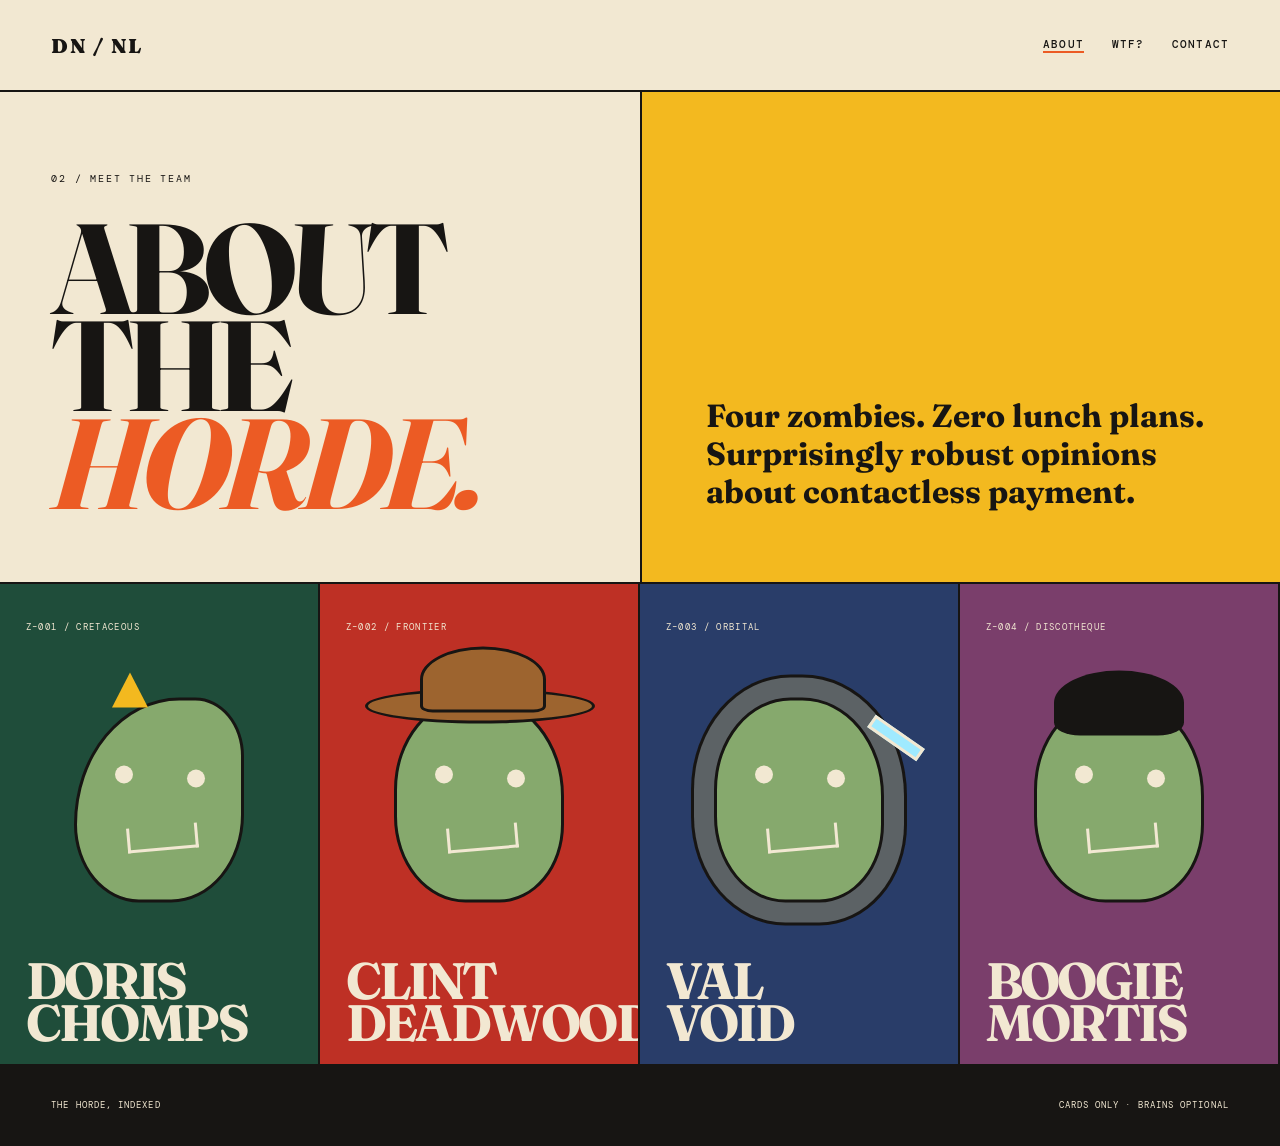
==== about.html @ d9eaf234 "Add navigation and zombie profile pages" ====
<!doctype html><html lang="en"><head><meta charset="UTF-8"><meta name="viewport" content="width=device-width,initial-scale=1"><title>About the Horde — Not Lunch</title><link rel="stylesheet" href="pages.css"></head><body>
<header class="subnav"><a class="home" href="index.html">DN / NL</a><nav class="subnav-links"><a href="about.html" aria-current="page">ABOUT</a><a href="wtf.html">WTF?</a><a href="contact.html">CONTACT</a></nav></header>
<main><section class="page-hero"><div class="page-title"><p class="kicker">02 / MEET THE TEAM</p><h1>ABOUT<br>THE <em>HORDE.</em></h1></div><div class="page-deck"><p>Four zombies. Zero lunch plans. Surprisingly robust opinions about contactless payment.</p></div></section>
<section class="zombie-grid" aria-label="Zombie profiles">
  <a class="zombie-card dino" href="zombies/doris.html"><span class="num">Z–001 / CRETACEOUS</span><span class="mini-zombie"><i></i></span><h2>DORIS<br>CHOMPS</h2></a>
  <a class="zombie-card cowboy" href="zombies/clint.html"><span class="num">Z–002 / FRONTIER</span><span class="mini-zombie"><i></i></span><h2>CLINT<br>DEADWOOD</h2></a>
  <a class="zombie-card space" href="zombies/val.html"><span class="num">Z–003 / ORBITAL</span><span class="mini-zombie"><i></i></span><h2>VAL<br>VOID</h2></a>
  <a class="zombie-card disco" href="zombies/boogie.html"><span class="num">Z–004 / DISCOTHEQUE</span><span class="mini-zombie"><i></i></span><h2>BOOGIE<br>MORTIS</h2></a>
</section></main><footer><span>THE HORDE, INDEXED</span><span>CARDS ONLY · BRAINS OPTIONAL</span></footer></body></html>
---- pages.css ----
@import url('https://fonts.googleapis.com/css2?family=DM+Mono:wght@400;500&family=Fraunces:opsz,wght@9..144,700;9..144,900&display=swap');

:root { --ink:#171513; --cream:#f2e8d2; --orange:#ec5b24; --red:#be3025; --yellow:#f3b91f; --green:#1f4d3a; }
* { box-sizing:border-box; }
body { margin:0; background:var(--cream); color:var(--ink); font-family:"DM Mono",monospace; }
.subnav { height:92px; padding:0 4vw; display:flex; align-items:center; justify-content:space-between; border-bottom:2px solid; }
.subnav a { color:inherit; text-decoration:none; font-size:11px; font-weight:500; letter-spacing:.1em; }
.subnav .home { font:900 20px "Fraunces",serif; }
.subnav-links { display:flex; gap:28px; }
.subnav a[aria-current="page"] { border-bottom:2px solid var(--orange); }
.page-hero { min-height:430px; display:grid; grid-template-columns:1fr 1fr; border-bottom:2px solid; }
.page-title { padding:70px 4vw; }
.kicker { font-size:10px; letter-spacing:.18em; }
h1,h2,h3 { font-family:"Fraunces",serif; }
h1 { margin:35px 0 0; font-size:clamp(70px,10vw,150px); line-height:.76; letter-spacing:-.07em; }
h1 em { color:var(--orange); }
.page-deck { padding:70px 5vw; border-left:2px solid; display:flex; flex-direction:column; justify-content:flex-end; background:var(--yellow); }
.page-deck p { margin:0; font:700 clamp(22px,2.5vw,38px)/1.2 "Fraunces",serif; max-width:650px; }
.zombie-grid { display:grid; grid-template-columns:repeat(4,1fr); }
.zombie-card { min-height:480px; padding:30px 2vw; color:var(--cream); text-decoration:none; border-right:2px solid var(--ink); position:relative; overflow:hidden; }
.zombie-card:nth-child(1){background:var(--green)}.zombie-card:nth-child(2){background:var(--red)}.zombie-card:nth-child(3){background:#293d69}.zombie-card:nth-child(4){background:#7a3e6b}
.zombie-card .num { font-size:9px; letter-spacing:.15em; }
.zombie-card h2 { position:absolute;left:2vw;bottom:20px;z-index:2;margin:0;font-size:clamp(35px,4vw,60px);line-height:.82;letter-spacing:-.05em; }
.zombie-card:hover .mini-zombie { transform:translate(-50%,-52%) rotate(5deg) scale(1.06); }
.mini-zombie { position:absolute; width:170px; height:205px; border:3px solid var(--ink); background:#86a96d; border-radius:45% 48% 38% 42%; left:50%; top:45%; transform:translate(-50%,-50%); transition:transform .4s cubic-bezier(.68,-.6,.32,1.6); }
.mini-zombie:before { content:""; position:absolute; width:18px;height:18px;border-radius:50%;background:var(--cream);left:38px;top:65px;box-shadow:72px 4px 0 var(--cream); }
.mini-zombie:after { content:"";position:absolute;width:65px;height:22px;border:3px solid;border-top:0;left:50px;top:125px;transform:rotate(-5deg); }
.dino .mini-zombie { border-radius:65% 30% 45% 40%; }
.dino .mini-zombie i { position:absolute;top:-28px;left:35px;border-left:18px solid transparent;border-right:18px solid transparent;border-bottom:35px solid var(--yellow); }
.cowboy .mini-zombie i { position:absolute;width:230px;height:35px;background:#9d642f;left:-32px;top:-12px;border:3px solid var(--ink);border-radius:50%; }
.cowboy .mini-zombie i:after { content:"";position:absolute;width:120px;height:60px;background:#9d642f;left:52px;bottom:8px;border:3px solid var(--ink);border-radius:50% 50% 10% 10%; }
.space .mini-zombie { box-shadow:0 0 0 20px rgba(220,240,255,.35),0 0 0 23px var(--ink); }
.space .mini-zombie i { position:absolute;width:60px;height:15px;background:#9feaff;right:-45px;top:30px;border:3px solid;transform:rotate(35deg); }
.disco .mini-zombie i { position:absolute;width:130px;height:65px;background:var(--ink);left:17px;top:-30px;border-radius:50% 50% 20% 20%; }
.content-panel { padding:90px 8vw; display:grid; grid-template-columns:1fr 1fr; gap:8vw; }
.content-panel h2 { font-size:clamp(38px,5vw,70px);line-height:.95;margin:0;letter-spacing:-.04em; }
.content-panel p,.content-panel li { font:700 19px/1.5 "Fraunces",serif; }
.contact-list { list-style:none;padding:0;margin:30px 0; }
.contact-list li { border-top:2px solid;padding:18px 0;display:flex;justify-content:space-between; }
.contact-list a { color:inherit; }

.profile { min-height:calc(100vh - 92px);display:grid;grid-template-columns:52% 48%; }
.profile-art { position:relative;overflow:hidden;background:var(--accent);border-right:2px solid;display:grid;place-items:center;min-height:620px; }
.profile-art .mini-zombie { width:260px;height:315px;position:relative;left:auto;top:auto;transform:none; }
.profile-copy { padding:7vw 6vw;display:flex;flex-direction:column;justify-content:center; }
.profile-copy h1 { font-size:clamp(65px,8vw,125px); }
.profile-copy .bio { font:700 22px/1.35 "Fraunces",serif; }
.stats { list-style:none;padding:0;margin:35px 0 0;border-top:2px solid; }
.stats li { padding:12px 0;border-bottom:1px solid;display:flex;justify-content:space-between;font-size:10px; }
.back-link { margin-top:35px;color:inherit;font-size:10px;font-weight:bold; }
footer { padding:35px 4vw;background:var(--ink);color:var(--cream);font-size:9px;letter-spacing:.12em;display:flex;justify-content:space-between; }
@media(max-width:850px){.page-hero,.content-panel,.profile{grid-template-columns:1fr}.page-deck,.profile-art{border-left:0;border-right:0;border-top:2px solid}.zombie-grid{grid-template-columns:1fr 1fr}.zombie-card{border-bottom:2px solid}.subnav-links{gap:12px}.subnav-links a{font-size:8px}}
@media(max-width:520px){.zombie-grid{grid-template-columns:1fr}.subnav-links a:first-child{display:none}.profile-copy{padding:60px 7vw}}
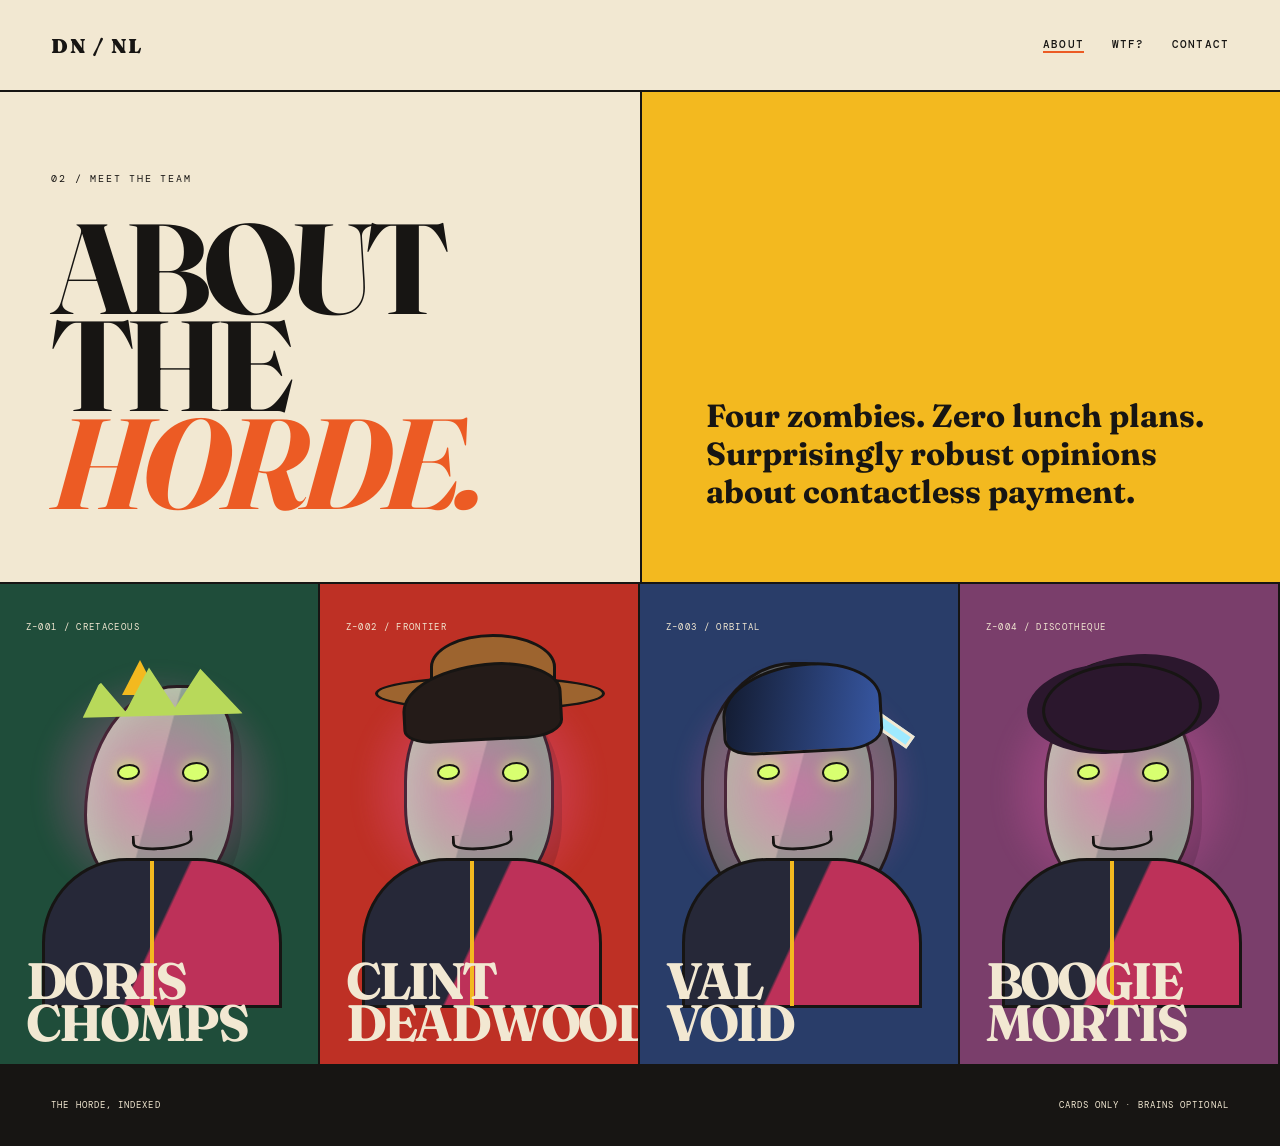
==== commit 82e97719: "Refine Lars and zombie artwork" ====
--- a/about.html
+++ b/about.html
@@ -2,8 +2,8 @@
 <header class="subnav"><a class="home" href="index.html">DN / NL</a><nav class="subnav-links"><a href="about.html" aria-current="page">ABOUT</a><a href="wtf.html">WTF?</a><a href="contact.html">CONTACT</a></nav></header>
 <main><section class="page-hero"><div class="page-title"><p class="kicker">02 / MEET THE TEAM</p><h1>ABOUT<br>THE <em>HORDE.</em></h1></div><div class="page-deck"><p>Four zombies. Zero lunch plans. Surprisingly robust opinions about contactless payment.</p></div></section>
 <section class="zombie-grid" aria-label="Zombie profiles">
-  <a class="zombie-card dino" href="zombies/doris.html"><span class="num">Z–001 / CRETACEOUS</span><span class="mini-zombie"><i></i></span><h2>DORIS<br>CHOMPS</h2></a>
-  <a class="zombie-card cowboy" href="zombies/clint.html"><span class="num">Z–002 / FRONTIER</span><span class="mini-zombie"><i></i></span><h2>CLINT<br>DEADWOOD</h2></a>
-  <a class="zombie-card space" href="zombies/val.html"><span class="num">Z–003 / ORBITAL</span><span class="mini-zombie"><i></i></span><h2>VAL<br>VOID</h2></a>
-  <a class="zombie-card disco" href="zombies/boogie.html"><span class="num">Z–004 / DISCOTHEQUE</span><span class="mini-zombie"><i></i></span><h2>BOOGIE<br>MORTIS</h2></a>
+  <a class="zombie-card dino" href="zombies/doris.html"><span class="num">Z–001 / CRETACEOUS</span><span class="mini-zombie"><i></i><b class="z-hair"></b><b class="z-jacket"></b><b class="z-glow"></b></span><h2>DORIS<br>CHOMPS</h2></a>
+  <a class="zombie-card cowboy" href="zombies/clint.html"><span class="num">Z–002 / FRONTIER</span><span class="mini-zombie"><i></i><b class="z-hair"></b><b class="z-jacket"></b><b class="z-glow"></b></span><h2>CLINT<br>DEADWOOD</h2></a>
+  <a class="zombie-card space" href="zombies/val.html"><span class="num">Z–003 / ORBITAL</span><span class="mini-zombie"><i></i><b class="z-hair"></b><b class="z-jacket"></b><b class="z-glow"></b></span><h2>VAL<br>VOID</h2></a>
+  <a class="zombie-card disco" href="zombies/boogie.html"><span class="num">Z–004 / DISCOTHEQUE</span><span class="mini-zombie"><i></i><b class="z-hair"></b><b class="z-jacket"></b><b class="z-glow"></b></span><h2>BOOGIE<br>MORTIS</h2></a>
 </section></main><footer><span>THE HORDE, INDEXED</span><span>CARDS ONLY · BRAINS OPTIONAL</span></footer></body></html>
--- a/pages.css
+++ b/pages.css
@@ -51,3 +51,38 @@
 footer { padding:35px 4vw;background:var(--ink);color:var(--cream);font-size:9px;letter-spacing:.12em;display:flex;justify-content:space-between; }
 @media(max-width:850px){.page-hero,.content-panel,.profile{grid-template-columns:1fr}.page-deck,.profile-art{border-left:0;border-right:0;border-top:2px solid}.zombie-grid{grid-template-columns:1fr 1fr}.zombie-card{border-bottom:2px solid}.subnav-links{gap:12px}.subnav-links a{font-size:8px}}
 @media(max-width:520px){.zombie-grid{grid-template-columns:1fr}.subnav-links a:first-child{display:none}.profile-copy{padding:60px 7vw}}
+
+/* Glossy supernatural portrait treatment inspired by the supplied ensemble image. */
+.mini-zombie {
+  width:150px;
+  height:210px;
+  top:43%;
+  border-radius:46% 46% 42% 42%;
+  background:linear-gradient(105deg,#a8c5a1 0 47%,#7aa486 48% 100%);
+  box-shadow:inset 12px 0 28px rgba(255,255,255,.18), 8px 14px 0 rgba(0,0,0,.16);
+  z-index:2;
+}
+.mini-zombie:before {
+  width:19px;height:12px;left:30px;top:76px;
+  background:#d8ff70;
+  border:2px solid var(--ink);
+  border-radius:55% 45%;
+  box-shadow:67px 0 0 #d8ff70,67px 0 0 2px var(--ink),0 0 15px #d8ff70,67px 0 15px #d8ff70;
+}
+.mini-zombie:after {
+  width:55px;height:14px;left:45px;top:145px;
+  border-color:var(--ink);border-radius:0 0 50% 50%;
+}
+.z-hair { position:absolute;z-index:3;left:-5px;top:-25px;width:160px;height:78px;background:#172a25;border:3px solid var(--ink);border-radius:60% 45% 25% 20%;transform:rotate(-3deg); }
+.z-jacket { position:absolute;z-index:-1;left:-45px;top:170px;width:240px;height:150px;background:linear-gradient(115deg,#262838 0 48%,#bd3159 49%);border:3px solid var(--ink);border-radius:85px 85px 0 0; }
+.z-jacket:after { content:"";position:absolute;left:105px;top:0;height:145px;border-left:4px solid var(--yellow); }
+.z-glow { position:absolute;z-index:-2;inset:-45px;border-radius:50%;background:radial-gradient(circle,rgba(244,96,184,.6),transparent 65%);filter:blur(8px); }
+.dino .z-hair { background:#b8d95a;clip-path:polygon(0 65%,12% 20%,27% 60%,43% 5%,58% 58%,75% 10%,100% 70%);border:0; }
+.cowboy .z-hair { background:#241b18;border-radius:65% 45% 25% 20%; }
+.space .z-hair { background:linear-gradient(100deg,#121a2e,#3858a4);height:90px; }
+.disco .z-hair { background:#2b172d;border-radius:50%;height:90px;box-shadow:18px -8px 0 #2b172d,-15px 0 0 #2b172d; }
+.profile-art .mini-zombie { width:225px;height:315px; }
+.profile-art .mini-zombie:before { top:105px;left:55px;box-shadow:92px 0 0 #d8ff70,92px 0 0 2px var(--ink),0 0 18px #d8ff70,92px 0 18px #d8ff70; }
+.profile-art .mini-zombie:after { top:205px;left:78px;width:70px; }
+.profile-art .z-hair { width:235px;height:105px; }
+.profile-art .z-jacket { left:-80px;top:270px;width:385px;height:230px; }
